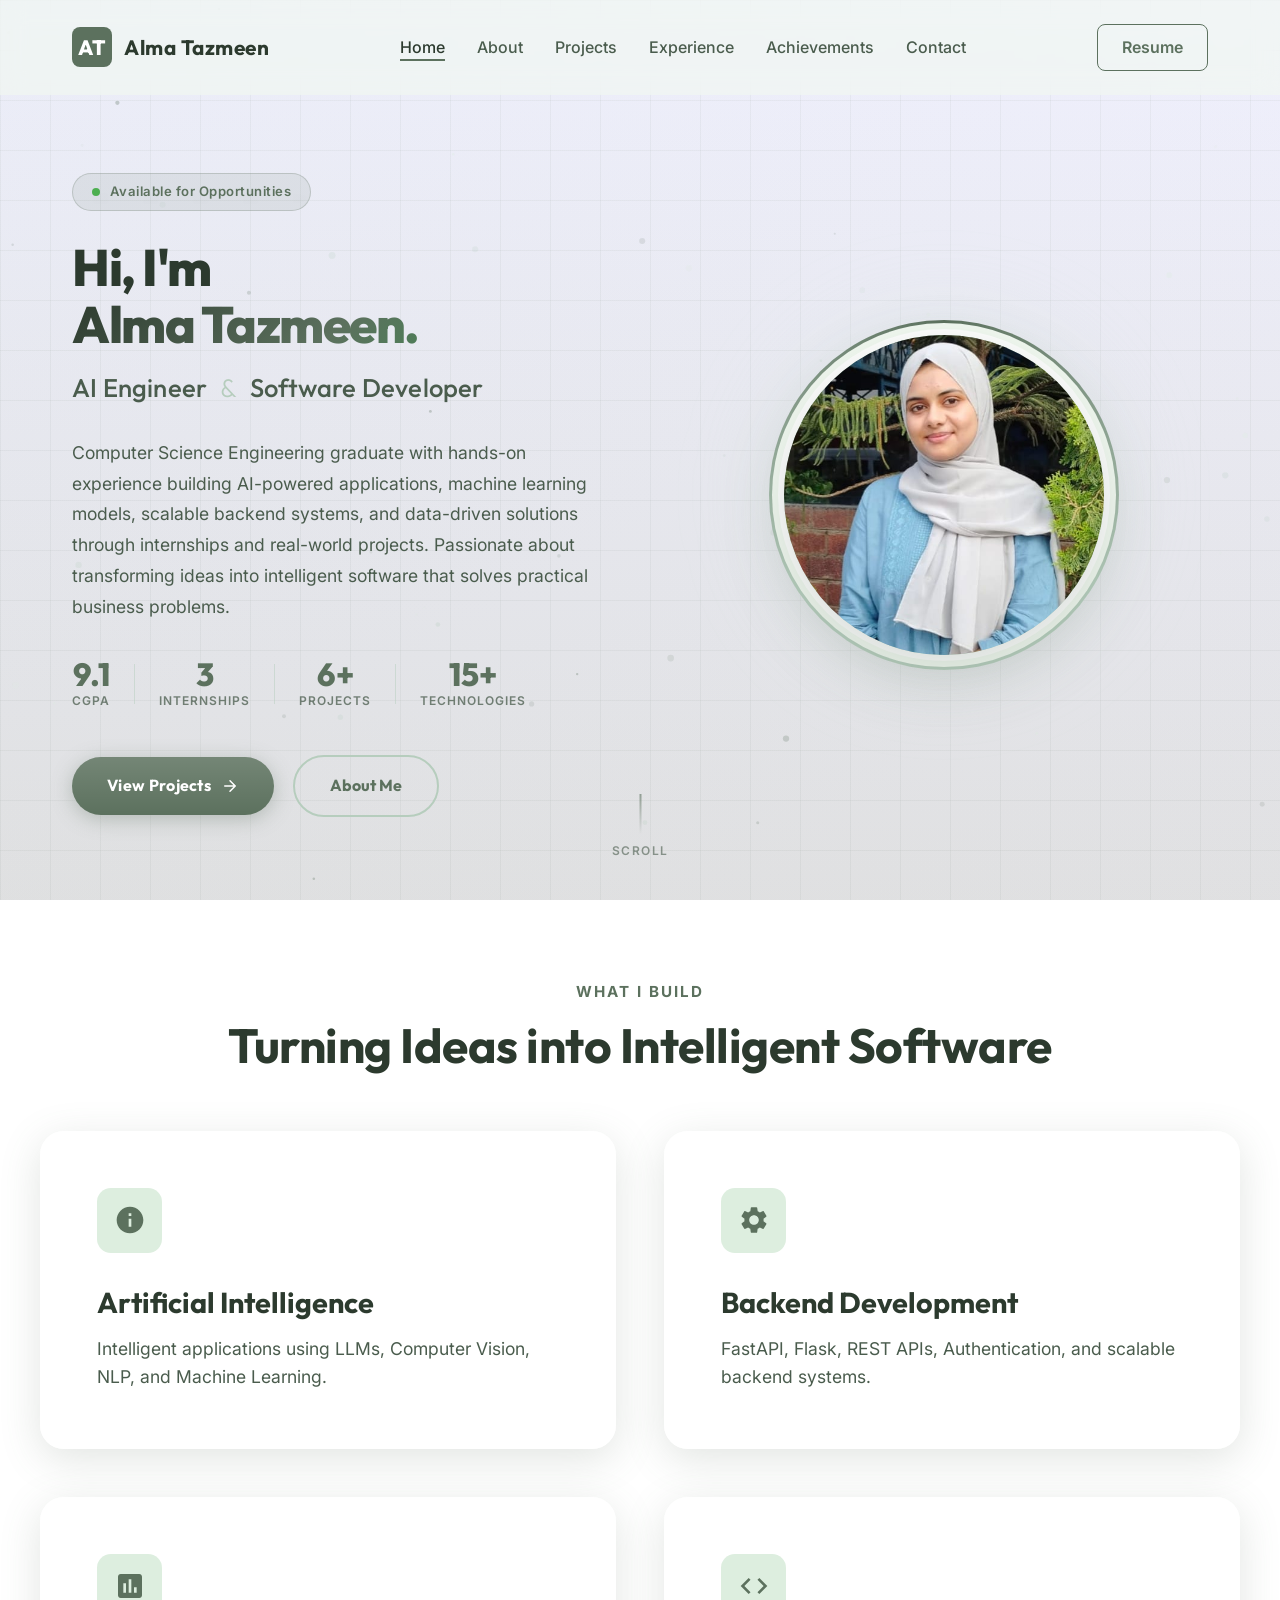
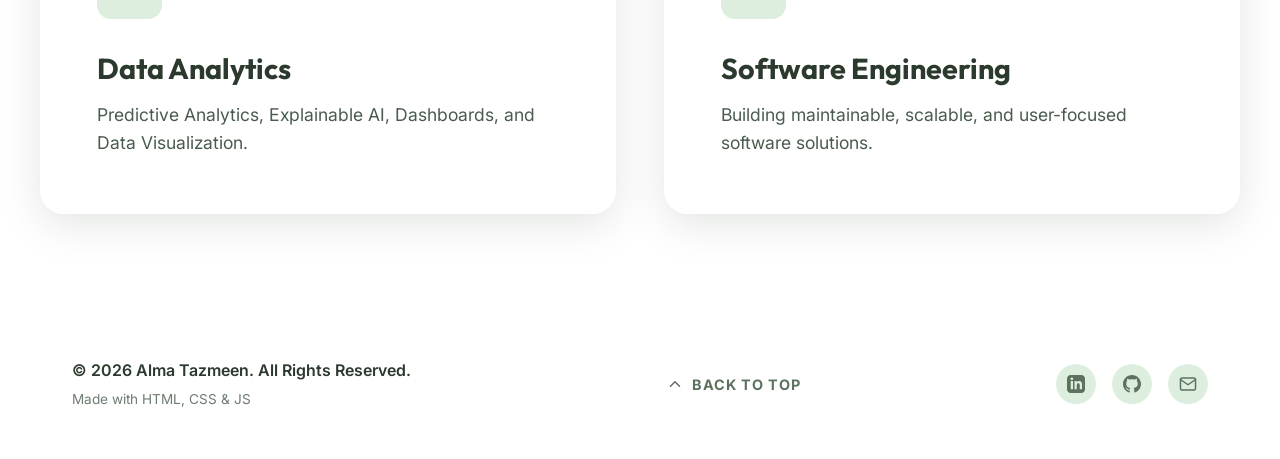
==== index.html @ ce8c9fb7 "Initial portfolio website" ====
<!DOCTYPE html>
<html lang="en">

<head>
    <meta charset="UTF-8">
    <meta name="viewport" content="width=device-width, initial-scale=1.0">
    <title>Alma Tazmeen | AI Engineer & Software Developer</title>
    <meta name="description"
        content="Portfolio of Alma Tazmeen - AI Engineer, Machine Learning Engineer and Software Developer">
    <link rel="preconnect" href="https://fonts.googleapis.com">
    <link rel="stylesheet" href="css/styles.css">
    <link rel="stylesheet" href="css/hero.css">
</head>

<body class="home-page">

    <!-- Particle canvas -->
    <canvas id="particleCanvas"></canvas>

    <!-- GLASS NAVBAR -->
    <header id="navbar">
        <nav class="navbar">
            <a href="index.html" class="logo">
                <div class="logo-icon">AT</div>
                <span>Alma Tazmeen</span>
            </a>
            <ul class="nav-links">
                <li><a class="active" href="index.html">Home</a></li>
                <li><a href="about.html">About</a></li>
                <li><a href="projects.html">Projects</a></li>
                <li><a href="experience.html">Experience</a></li>
                <li><a href="achievements.html">Achievements</a></li>
                <li><a href="contact.html">Contact</a></li>
            </ul>
            <a href="assets/Alma_Resume.pdf" class="resume-btn" target="_blank">Resume</a>
        </nav>
    </header>

    <!-- HERO SECTION -->
    <section class="hero-v2" id="home">
        <div class="hero-grid-bg" aria-hidden="true"></div>

        <div class="hero-v2-inner container">

            <!-- LEFT — Text -->
            <div class="hero-v2-text">
                <div class="hero-v2-badge">
                    <span class="badge-dot"></span>
                    <span>Available for Opportunities</span>
                </div>

                <h1 class="hero-v2-title">
                    Hi, I'm<br>
                    <span class="hero-name-gradient">Alma Tazmeen.</span>
                </h1>

                <p class="hero-v2-role">
                    <span class="role-line">AI Engineer</span>
                    <span class="role-separator">&amp;</span>
                    <span class="role-line">Software Developer</span>
                </p>

                <p class="hero-v2-desc">
                    Computer Science Engineering graduate with hands-on experience building AI-powered applications,
                    machine learning models, scalable backend systems, and data-driven solutions through internships and
                    real-world projects. Passionate about transforming ideas into intelligent software that solves
                    practical business problems.
                </p>

                <!-- Stats row -->
                <div class="hero-v2-stats">
                    <div class="hs"><strong>9.1</strong><span>CGPA</span></div>
                    <div class="hs-divider"></div>
                    <div class="hs"><strong>3</strong><span>Internships</span></div>
                    <div class="hs-divider"></div>
                    <div class="hs"><strong>6+</strong><span>Projects</span></div>
                    <div class="hs-divider"></div>
                    <div class="hs"><strong>15+</strong><span>Technologies</span></div>
                </div>

                <!-- Buttons -->
                <div class="hero-v2-buttons">
                    <a href="projects.html" class="btn-apple" id="btn-primary">
                        <span class="btn-apple-text">View Projects</span>
                        <svg width="18" height="18" viewBox="0 0 24 24" fill="none" stroke="currentColor"
                            stroke-width="2" stroke-linecap="round" stroke-linejoin="round">
                            <path d="M5 12h14M12 5l7 7-7 7" />
                        </svg>
                        <div class="ripple-container"></div>
                    </a>
                    <a href="about.html" class="btn-animated-border" id="btn-secondary">
                        <span>About Me</span>
                    </a>
                </div>
            </div>

            <!-- RIGHT — Profile -->
            <div class="hero-v2-visual">
                <div class="hero-glow-blob" aria-hidden="true"></div>
                <div class="hero-ring" aria-hidden="true">
                    <div class="hero-ring-inner"></div>
                </div>
                <div class="hero-profile-frame">
                    <img src="images/profilepic.jpeg" alt="Alma Tazmeen — AI Engineer & Software Developer"
                        class="hero-profile-img"
                        onerror="this.onerror=null; this.parentElement.classList.add('no-image');">
                    <div class="hero-profile-monogram" aria-hidden="true">AT</div>
                </div>
            </div>

        </div>

        <!-- Scroll indicator -->
        <div class="scroll-indicator" aria-label="Scroll down">
            <div class="scroll-line"></div>
            <span>Scroll</span>
        </div>
    </section>

    <!-- WHAT I BUILD -->
    <section class="section container fade-in">
        <div class="section-title">
            <span>What I Build</span>
            <h2>Turning Ideas into Intelligent Software</h2>
        </div>
        <div class="services-grid">
            <div class="service-card">
                <div class="service-icon">
                    <svg viewBox="0 0 24 24">
                        <path
                            d="M12 2C6.48 2 2 6.48 2 12s4.48 10 10 10 10-4.48 10-10S17.52 2 12 2zm1 15h-2v-6h2v6zm0-8h-2V7h2v2z" />
                    </svg>
                </div>
                <h3>Artificial Intelligence</h3>
                <p>Intelligent applications using LLMs, Computer Vision, NLP, and Machine Learning.</p>
            </div>
            <div class="service-card">
                <div class="service-icon">
                    <svg viewBox="0 0 24 24">
                        <path
                            d="M19.14,12.94c0.04-0.3,0.06-0.61,0.06-0.94c0-0.32-0.02-0.64-0.06-0.94l2.03-1.58c0.18-0.14,0.23-0.41,0.12-0.61l-1.92-3.32c-0.12-0.22-0.37-0.29-0.59-0.22l-2.39,0.96c-0.5-0.38-1.03-0.7-1.62-0.94L14.4,2.81c-0.04-0.24-0.24-0.41-0.48-0.41h-3.84c-0.24,0-0.43,0.17-0.47,0.41L9.25,5.35C8.66,5.59,8.12,5.92,7.63,6.29L5.24,5.33c-0.22-0.08-0.47,0-0.59,0.22L2.73,8.87C2.62,9.08,2.66,9.34,2.86,9.48l2.03,1.58C4.84,11.36,4.8,11.69,4.8,12s0.02,0.64,0.06,0.94l-2.03,1.58c-0.18,0.14-0.23,0.41-0.12,0.61l1.92,3.32c0.12,0.22,0.37,0.29,0.59,0.22l2.39-0.96c0.5,0.38,1.03,0.7,1.62,0.94l0.36,2.54c0.05,0.24,0.24,0.41,0.48,0.41h3.84c0.24,0,0.43-0.17,0.47-0.41l0.36-2.54c0.59-0.24,1.13-0.56,1.62-0.94l2.39,0.96c0.22,0.08,0.47,0,0.59-0.22l1.92-3.32c0.12-0.22,0.07-0.49-0.12-0.61L19.14,12.94z M12,15.6c-1.98,0-3.6-1.62-3.6-3.6s1.62-3.6,3.6-3.6s3.6,1.62,3.6,3.6S13.98,15.6,12,15.6z" />
                    </svg>
                </div>
                <h3>Backend Development</h3>
                <p>FastAPI, Flask, REST APIs, Authentication, and scalable backend systems.</p>
            </div>
            <div class="service-card">
                <div class="service-icon">
                    <svg viewBox="0 0 24 24">
                        <path
                            d="M19 3H5c-1.1 0-2 .9-2 2v14c0 1.1.9 2 2 2h14c1.1 0 2-.9 2-2V5c0-1.1-.9-2-2-2zM9 17H7v-7h2v7zm4 0h-2V7h2v10zm4 0h-2v-4h2v4z" />
                    </svg>
                </div>
                <h3>Data Analytics</h3>
                <p>Predictive Analytics, Explainable AI, Dashboards, and Data Visualization.</p>
            </div>
            <div class="service-card">
                <div class="service-icon">
                    <svg viewBox="0 0 24 24">
                        <path
                            d="M9.4 16.6L4.8 12l4.6-4.6L8 6l-6 6 6 6 1.4-1.4zm5.2 0l4.6-4.6-4.6-4.6L16 6l6 6-6 6-1.4-1.4z" />
                    </svg>
                </div>
                <h3>Software Engineering</h3>
                <p>Building maintainable, scalable, and user-focused software solutions.</p>
            </div>
        </div>
    </section>


    <!-- FOOTER -->
    <footer class="fade-in premium-footer">
        <div class="container footer-content-wrap">
            <div class="footer-left">
                <p class="copyright">© 2026 Alma Tazmeen. All Rights Reserved.</p>
                <p class="made-with">Made with HTML, CSS & JS</p>
            </div>
            <div class="footer-center">
                <a href="#" class="back-to-top" onclick="window.scrollTo({top:0, behavior:'smooth'}); return false;">
                    <svg viewBox="0 0 24 24" fill="none" stroke="currentColor" stroke-width="2" stroke-linecap="round"
                        stroke-linejoin="round">
                        <path d="M18 15l-6-6-6 6" />
                    </svg>
                    Back To Top
                </a>
            </div>
            <div class="footer-right social-links">
                <a href="https://www.linkedin.com/in/almatazmeen" target="_blank" aria-label="LinkedIn"><svg
                        viewBox="0 0 24 24" fill="currentColor">
                        <path
                            d="M19 0h-14c-2.761 0-5 2.239-5 5v14c0 2.761 2.239 5 5 5h14c2.762 0 5-2.239 5-5v-14c0-2.761-2.238-5-5-5zm-11 19h-3v-11h3v11zm-1.5-12.268c-.966 0-1.75-.79-1.75-1.764s.784-1.764 1.75-1.764 1.75.79 1.75 1.764-.783 1.764-1.75 1.764zm13.5 12.268h-3v-5.604c0-3.368-4-3.113-4 0v5.604h-3v-11h3v1.765c1.396-2.586 7-2.777 7 2.476v6.759z" />
                    </svg></a>
                <a href="https://github.com/Almatazmeen" target="_blank" aria-label="GitHub"><svg viewBox="0 0 24 24"
                        fill="currentColor">
                        <path
                            d="M12 0c-6.626 0-12 5.373-12 12 0 5.302 3.438 9.8 8.207 11.387.599.111.793-.261.793-.577v-2.234c-3.338.726-4.033-1.416-4.033-1.416-.546-1.387-1.333-1.756-1.333-1.756-1.089-.745.083-.729.083-.729 1.205.084 1.839 1.237 1.839 1.237 1.07 1.834 2.807 1.304 3.492.997.107-.775.418-1.305.762-1.604-2.665-.305-5.467-1.334-5.467-5.931 0-1.311.469-2.381 1.236-3.221-.124-.303-.535-1.524.117-3.176 0 0 1.008-.322 3.301 1.23.957-.266 1.983-.399 3.003-.404 1.02.005 2.047.138 3.006.404 2.291-1.552 3.297-1.23 3.297-1.23.653 1.653.242 2.874.118 3.176.77.84 1.235 1.911 1.235 3.221 0 4.609-2.807 5.624-5.479 5.921.43.372.823 1.102.823 2.222v3.293c0 .319.192.694.801.576 4.765-1.589 8.199-6.086 8.199-11.386 0-6.627-5.373-12-12-12z" />
                    </svg></a>
                <a href="mailto:almatazmeen2106@gmail.com" aria-label="Email"><svg viewBox="0 0 24 24" fill="none"
                        stroke="currentColor" stroke-width="2" stroke-linecap="round" stroke-linejoin="round">
                        <path d="M4 4h16c1.1 0 2 .9 2 2v12c0 1.1-.9 2-2 2H4c-1.1 0-2-.9-2-2V6c0-1.1.9-2 2-2z"></path>
                        <polyline points="22,6 12,13 2,6"></polyline>
                    </svg></a>
            </div>
        </div>
    </footer>

    <script src="js/main.js"></script>
    <script src="js/hero.js"></script>
</body>

</html>
---- css/styles.css ----
@import url('https://fonts.googleapis.com/css2?family=Inter:wght@300;400;500;600&family=Outfit:wght@300;400;500;600;700;800&display=swap');

:root {
  /* Sage Green Palette */
  --bg-main: #f2f9f1;
  --bg-secondary: #ddeedf;
  --accent-light: #b6cdbd;
  --accent-dark: #5c715e;

  /* Derived Colors for Polish */
  --text-heading: #2c3a2e;
  --text-body: #4a5c4d;

  --card-bg: rgba(255, 255, 255, 0.85);
  --card-border: rgba(255, 255, 255, 0.9);
  --card-hover-border: var(--accent-light);

  --shadow-soft: 0 10px 40px rgba(92, 113, 94, 0.18);
  --shadow-hover: 0 25px 60px rgba(92, 113, 94, 0.18);

  --font-heading: 'Outfit', sans-serif;
  --font-body: 'Inter', sans-serif;

  --transition: all 0.4s cubic-bezier(0.25, 0.8, 0.25, 1);
}

* {
  margin: 0;
  padding: 0;
  box-sizing: border-box;
}

body {
  font-family: var(--font-body);
  color: var(--text-body);
  line-height: 1.6;
  overflow-x: hidden;
  min-height: 100vh;

  background:
    radial-gradient(circle at top left,
      rgba(182, 205, 189, .11),
      transparent 28%),

    radial-gradient(circle at bottom right,
      rgba(221, 238, 223, .11),
      transparent 35%),

    linear-gradient(180deg,
      #f1f1ff 0%,
      #afaf8b 100%);

  background-attachment: fixed;
}



.home-page {
  background: radial-gradient(circle at top left,
      rgba(182, 205, 189, .08),
      transparent 28%),

    radial-gradient(circle at bottom right,
      rgba(221, 238, 223, .08),
      transparent 35%),

    linear-gradient(180deg,
      #f1f1ff 0%,
      #afaf8b 100%);

  background-size: 400% 400%;
  animation: gradientBG 15s ease infinite;
  background-attachment: fixed;
}

h1,
h2,
h3,
h4,
h5,
h6 {
  font-family: var(--font-heading);
  font-weight: 700;
  color: var(--text-heading);
  line-height: 1.2;
}

a {
  text-decoration: none;
  color: var(--text-body);
  transition: var(--transition);
}

ul {
  list-style: none;
}

.container {
  max-width: 1200px;
  margin: 0 auto;
  padding: 0 2rem;
}

/* ===========================
   HEADER & NAV
============================ */
header {
  position: fixed;
  top: 0;
  width: 100%;
  z-index: 1000;
  background: rgba(242, 249, 241, 0.6);
  backdrop-filter: blur(12px);
  -webkit-backdrop-filter: blur(12px);
  transition: var(--transition);
}

.navbar {
  display: flex;
  justify-content: space-between;
  align-items: center;
  padding: 1.5rem 2rem;
  max-width: 1200px;
  margin: 0 auto;
}

.logo {
  display: flex;
  align-items: center;
  gap: 0.75rem;
  font-family: var(--font-heading);
  font-size: 1.3rem;
  font-weight: 700;
  color: var(--text-heading);
  letter-spacing: 0.5px;
}

.logo-icon {
  background: var(--accent-dark);
  color: #fff;
  width: 40px;
  height: 40px;
  display: flex;
  justify-content: center;
  align-items: center;
  border-radius: 8px;
  font-weight: 800;
}

.nav-links {
  display: flex;
  gap: 2rem;
}

.nav-links li a {
  font-size: 1rem;
  font-weight: 500;
  position: relative;
  color: var(--text-body);
}

.nav-links li a::after {
  content: '';
  position: absolute;
  bottom: -4px;
  left: 0;
  width: 0;
  height: 2px;
  background: var(--accent-dark);
  transition: var(--transition);
}

.nav-links li a:hover::after,
.nav-links li a.active::after {
  width: 100%;
}

.nav-links li a:hover,
.nav-links li a.active {
  color: var(--text-heading);
}

.resume-btn {
  padding: 0.6rem 1.5rem;
  border: 1.5px solid var(--accent-dark);
  color: var(--accent-dark);
  border-radius: 8px;
  font-weight: 600;
}

.resume-btn:hover {
  background: var(--accent-dark);
  color: #fff;
  box-shadow: 0 4px 15px rgba(92, 113, 94, 0.2);
}

/* ===========================
   BUTTONS
============================ */
.btn {
  display: inline-block;
  padding: 1rem 2.5rem;
  border-radius: 8px;
  font-weight: 600;
  font-family: var(--font-heading);
  transition: var(--transition);
  cursor: pointer;
  border: 2px solid transparent;
  font-size: 1rem;
}

.btn-primary {
  background: var(--accent-dark);
  color: #fff;
}

.btn-primary:hover {
  background: #4a5c4b;
  transform: translateY(-3px);
  box-shadow: 0 8px 25px rgba(92, 113, 94, 0.3);
}

.btn-secondary {
  background: transparent;
  border-color: var(--accent-dark);
  color: var(--accent-dark);
}

.btn-secondary:hover {
  background: var(--bg-secondary);
  transform: translateY(-3px);
}

.btn-outline {
  display: inline-block;
  padding: 0.8rem 1.8rem;
  border: 2px solid var(--accent-light);
  border-radius: 8px;
  color: var(--text-heading);
  font-weight: 600;
  font-size: 0.95rem;
  transition: var(--transition);
}

.btn-outline:hover {
  background: var(--accent-light);
  color: var(--text-heading);
  transform: translateY(-2px);
  box-shadow: 0 5px 15px rgba(92, 113, 94, 0.2);
}

/* ===========================
   HERO SECTION
============================ */
.hero {
  min-height: 100vh;
  display: flex;
  align-items: center;
  padding-top: 100px;
}

.hero-content {
  display: grid;
  grid-template-columns: 1.2fr 0.8fr;
  gap: 3rem;
  align-items: center;
  background: var(--card-bg);
  backdrop-filter: blur(20px);
  -webkit-backdrop-filter: blur(20px);
  padding: 4rem;
  border-radius: 30px;
  box-shadow: var(--shadow-soft);
  border: 1px solid var(--card-border);
}

.hero-badge {
  display: inline-block;
  padding: 0.5rem 1.2rem;
  background: var(--bg-secondary);
  color: var(--accent-dark);
  border-radius: 20px;
  font-size: 0.85rem;
  font-weight: 600;
  margin-bottom: 1.5rem;
  letter-spacing: 1px;
  text-transform: uppercase;
}

.hero-text h1 {
  font-size: 4.5rem;
  margin-bottom: 1.5rem;
  line-height: 1.1;
  letter-spacing: -1px;
}

.hero-text h1 span {
  color: var(--accent-dark);
  position: relative;
}

.hero-text h1 span::after {
  content: '';
  position: absolute;
  width: 100%;
  height: 30%;
  background: var(--bg-secondary);
  bottom: 5px;
  left: 0;
  z-index: -1;
  border-radius: 4px;
}

.hero-text h2 {
  font-size: 1.8rem;
  color: var(--text-body);
  font-weight: 400;
  margin-bottom: 1.5rem;
  line-height: 1.4;
}

.hero-text p {
  font-size: 1.15rem;
  margin-bottom: 2.5rem;
  max-width: 90%;
  color: var(--text-body);
}

.hero-buttons {
  display: flex;
  gap: 1.5rem;
}

/* Hero Image Card */
.hero-visual {
  position: relative;
}

.hero-image-card {
  width: 100%;
  aspect-ratio: 4/5;
  background: var(--bg-secondary);
  border-radius: 24px;
  overflow: hidden;
  box-shadow: var(--shadow-hover);
  position: relative;
  z-index: 2;
  border: 8px solid #ffffff;
}

.hero-image-card img {
  width: 100%;
  height: 100%;
  object-fit: cover;
}

.hero-shape-bg {
  position: absolute;
  top: -20px;
  right: -20px;
  width: 100%;
  height: 100%;
  background: var(--accent-light);
  border-radius: 24px;
  z-index: 1;
}

/* ===========================
   SECTION TITLES
============================ */
.section {
  padding: 5rem 0;
}

.section-title {
  text-align: center;
  margin-bottom: 3.5rem;
}

.section-title span {
  color: var(--accent-dark);
  font-weight: 700;
  letter-spacing: 2px;
  text-transform: uppercase;
  font-size: 0.95rem;
  display: block;
  margin-bottom: 0.8rem;
}

.section-title h2 {
  font-size: 3rem;
  letter-spacing: -0.5px;
}

/* ===========================
   STATS GRID
============================ */
.stats-grid {
  display: grid;
  grid-template-columns: repeat(4, 1fr);
  gap: 2rem;
  margin-bottom: 4rem;
}

.stat-card {
  background: var(--card-bg);
  backdrop-filter: blur(10px);
  -webkit-backdrop-filter: blur(10px);
  border: 1px solid var(--card-border);
  padding: 3rem 2rem;
  border-radius: 20px;
  text-align: center;
  box-shadow: var(--shadow-soft);
  transition: var(--transition);
}

.stat-card:hover {
  transform: translateY(-8px);
  box-shadow: var(--shadow-hover);
}

.stat-card h3 {
  font-size: 4rem;
  color: var(--accent-dark);
  margin-bottom: 0.5rem;
  line-height: 1;
}

.stat-card p {
  color: var(--text-heading);
  font-weight: 600;
  text-transform: uppercase;
  letter-spacing: 1.5px;
  font-size: 0.95rem;
}

/* ===========================
   SERVICES / WHAT I BUILD
============================ */
.services-grid {
  display: grid;
  grid-template-columns: repeat(2, 1fr);
  gap: 3rem;
}

.service-card {
  background: var(--card-bg);
  backdrop-filter: blur(10px);
  border: 1px solid var(--card-border);
  padding: 3.5rem;
  border-radius: 24px;
  box-shadow: var(--shadow-soft);
  transition: var(--transition);
  display: flex;
  flex-direction: column;
  align-items: flex-start;
}

.service-card:hover {
  transform: translateY(-8px);
  box-shadow: var(--shadow-hover);
}

.service-icon {
  width: 65px;
  height: 65px;
  background: var(--bg-secondary);
  border-radius: 14px;
  display: flex;
  align-items: center;
  justify-content: center;
  margin-bottom: 2rem;
  color: var(--accent-dark);
}

.service-icon svg {
  width: 32px;
  height: 32px;
  fill: currentColor;
}

.service-card h3 {
  font-size: 1.8rem;
  margin-bottom: 1rem;
}

.service-card p {
  font-size: 1.1rem;
}

/* ===========================
   PROJECTS
============================ */
.project-card {
  display: grid;
  grid-template-columns: 1.1fr 0.9fr;
  gap: 4rem;
  align-items: center;
  margin-bottom: 5rem;
  background: var(--card-bg);
  backdrop-filter: blur(10px);
  border-radius: 30px;
  padding: 3.5rem;
  box-shadow: var(--shadow-soft);
  border: 1px solid var(--card-border);
  transition: var(--transition);
}

.project-card:hover {
  transform: translateY(-8px);
  box-shadow: var(--shadow-hover);
}

.project-card.reverse {
  grid-template-columns: 0.9fr 1.1fr;
  direction: rtl;
}

.project-card.reverse>* {
  direction: ltr;
}

.project-content span {
  display: inline-block;
  color: var(--text-heading);
  background: var(--bg-secondary);
  padding: 0.4rem 1rem;
  border-radius: 20px;
  font-weight: 600;
  font-size: 0.85rem;
  text-transform: uppercase;
  letter-spacing: 1.5px;
  margin-bottom: 1.5rem;
}

.project-content h3 {
  font-size: 2.8rem;
  margin-bottom: 1.5rem;
}

.project-content p {
  font-size: 1.15rem;
  margin-bottom: 2rem;
}

.tech-tags {
  display: flex;
  flex-wrap: wrap;
  gap: 0.8rem;
  margin-bottom: 2.5rem;
}

.tech-tags span {
  background: #ffffff;
  color: var(--accent-dark);
  border: 1px solid var(--accent-light);
  padding: 0.5rem 1.2rem;
  border-radius: 8px;
  font-size: 0.9rem;
  font-weight: 600;
}

.project-image {
  border-radius: 20px;
  overflow: hidden;
  box-shadow: var(--shadow-soft);
  aspect-ratio: 16/11;
  background: var(--bg-secondary);
  border: 1px solid var(--card-border);
}

.project-image img {
  width: 100%;
  height: 100%;
  object-fit: cover;
  transition: transform 0.6s ease;
}

.project-card:hover .project-image img {
  transform: scale(1.04);
}

/* ===========================
   CASE STUDY / ABOUT / TIMELINE
============================ */
.page-hero {
  padding-top: 110px;
  padding-bottom: 30px;
  text-align: center;
}

.page-hero h1 {
  font-size: 3.5rem;
  margin-bottom: 1rem;
  letter-spacing: -1px;
}

.page-hero p {
  font-size: 1.25rem;
  max-width: 800px;
  margin: 0 auto;
  color: var(--text-body);
}

.content-wrapper {
  max-width: 1050px;
  margin: 0 auto 5rem;
}

.content-card {
  margin-bottom: 3rem;
  background: var(--card-bg);
  backdrop-filter: blur(10px);
  padding: 3.5rem;
  border-radius: 24px;
  border: 1px solid var(--card-border);
  box-shadow: var(--shadow-soft);
  transition: var(--transition);
}

.content-card:hover {
  transform: translateY(-8px);
  box-shadow: var(--shadow-hover);
}

.content-card h2 {
  margin-bottom: 2rem;
  font-size: 2rem;
  border-bottom: 2px solid var(--bg-secondary);
  padding-bottom: 1rem;
}

.content-card h3 {
  margin: 2rem 0 1rem;
  font-size: 1.5rem;
}

.content-card ul {
  list-style-type: none;
  margin-left: 0;
  margin-bottom: 1.5rem;
}

.content-card li {
  margin-bottom: 1rem;
  padding-left: 1.5rem;
  position: relative;
  font-size: 1.1rem;
}

.content-card li::before {
  content: '•';
  color: var(--accent-dark);
  font-weight: bold;
  font-size: 1.5rem;
  position: absolute;
  left: 0;
  top: -5px;
}

.content-card p {
  margin-bottom: 1.5rem;
  font-size: 1.1rem;
}

/* Timeline specific */
.timeline-item {
  background: var(--card-bg);
  backdrop-filter: blur(10px);
  border: 1px solid var(--card-border);
  padding: 3rem;
  border-radius: 24px;
  margin-bottom: 3rem;
  position: relative;
  box-shadow: var(--shadow-soft);
  transition: var(--transition);
}

.timeline-item:hover {
  transform: translateY(-8px);
  box-shadow: var(--shadow-hover);
}

.timeline-item::before {
  content: '';
  position: absolute;
  left: -32px;
  top: 45px;
  width: 20px;
  height: 20px;
  border-radius: 50%;
  background: var(--accent-dark);
  border: 4px solid var(--bg-main);
}

.timeline-container {
  border-left: 3px solid var(--accent-light);
  padding-left: 50px;
  margin-left: 20px;
}

.timeline-header {
  display: flex;
  justify-content: space-between;
  align-items: baseline;
  margin-bottom: 0.8rem;
}

.timeline-header h3 {
  font-size: 1.8rem;
}

.timeline-header span {
  color: var(--accent-dark);
  background: var(--bg-secondary);
  padding: 0.4rem 1.2rem;
  border-radius: 20px;
  font-weight: 600;
  font-size: 0.95rem;
}

.timeline-role {
  font-weight: 500;
  margin-bottom: 1.5rem;
  font-size: 1.2rem;
  color: var(--text-heading);
}

/* ===========================
   ACHIEVEMENTS / METADATA LAYOUT
============================ */
.achievement-card {
  display: grid;
  grid-template-columns: 1.2fr 0.8fr;
  gap: 3rem;
  align-items: center;
  padding: 3.5rem;
}

.achievement-info h3 {
  font-size: 2rem;
  margin-bottom: 0.5rem;
}

.achievement-org {
  font-size: 1.15rem;
  color: var(--accent-dark);
  font-weight: 600;
  margin-bottom: 1.5rem;
  text-transform: uppercase;
  letter-spacing: 1px;
}

.achievement-desc {
  font-size: 1.1rem;
  margin-bottom: 2rem;
}

.achievement-meta {
  margin-bottom: 2rem;
}

.achievement-meta li {
  margin-bottom: 0.8rem;
  padding-left: 1.8rem;
  position: relative;
  font-size: 1.05rem;
  color: var(--text-body);
}

.achievement-meta li::before {
  content: '✓';
  color: var(--accent-dark);
  font-weight: bold;
  font-size: 1.2rem;
  position: absolute;
  left: 0;
  top: -2px;
}

.certificate-preview {
  width: 100%;
  aspect-ratio: 4/3;
  border-radius: 12px;
  overflow: hidden;
  border: 4px solid #ffffff;
  box-shadow: 0 10px 30px rgba(0, 0, 0, 0.1);
  background: var(--bg-secondary);
  display: flex;
  align-items: center;
  justify-content: center;
  transition: var(--transition);
}

.certificate-preview:hover {
  transform: scale(1.03);
}

.certificate-preview img {
  width: 100%;
  height: 100%;
  object-fit: cover;
}

/* ===========================
   FOOTER (Premium)
============================ */
.premium-footer {
  border-top: o.5px solid var(--card-border);
  padding: 4rem 0 3rem;
  background: var(--card-bg);
  backdrop-filter: blur(10px);
}

.footer-content-wrap {
  display: flex;
  justify-content: space-between;
  align-items: center;
}

.footer-left {
  display: flex;
  flex-direction: column;
  gap: 0.3rem;
}

.copyright {
  font-size: 1rem;
  font-weight: 600;
  color: var(--text-heading);
  border: none;
  padding: 0;
  text-align: left;
}

.made-with {
  font-size: 0.85rem;
  color: var(--text-body);
  opacity: 0.8;
}

.footer-center {
  display: flex;
  justify-content: center;
}

.back-to-top {
  display: inline-flex;
  align-items: center;
  gap: 0.5rem;
  font-size: 0.9rem;
  font-weight: 700;
  color: var(--accent-dark);
  text-transform: uppercase;
  letter-spacing: 1px;
  transition: var(--transition);
}

.back-to-top svg {
  width: 18px;
  height: 18px;
  transition: transform 0.3s ease;
}

.back-to-top:hover {
  color: var(--text-heading);
}

.back-to-top:hover svg {
  transform: translateY(-4px);
}

.footer-right.social-links {
  display: flex;
  gap: 1rem;
}

.footer-right.social-links a {
  display: flex;
  align-items: center;
  justify-content: center;
  width: 40px;
  height: 40px;
  border-radius: 50%;
  background: var(--bg-secondary);
  color: var(--accent-dark);
  transition: var(--transition);
}

.footer-right.social-links a svg {
  width: 18px;
  height: 18px;
}

.footer-right.social-links a:hover {
  background: var(--accent-dark);
  color: #fff;
  transform: translateY(-3px);
  box-shadow: 0 5px 15px rgba(92, 113, 94, 0.2);
}

@media (max-width: 768px) {
  .footer-content-wrap {
    flex-direction: column-reverse;
    gap: 2rem;
    text-align: center;
  }

  .copyright {
    text-align: center;
  }
}

/* ===========================
   ANIMATIONS
============================ */
.fade-in {
  opacity: 0;
  transform: translateY(20px);
  transition: opacity 0.7s cubic-bezier(0.25, 0.8, 0.25, 1), transform 0.7s cubic-bezier(0.25, 0.8, 0.25, 1);
}

/* First child visible immediately to prevent blank screen */
section:first-of-type,
main>*:first-child {
  animation: instant-appear 0.01s forwards;
}

@keyframes instant-appear {
  to {
    opacity: 1;
    transform: none;
  }
}

.fade-in.appear {
  opacity: 1;
  transform: translateY(0);
}

@keyframes gradientBG {
  0% {
    background-position: 0% 50%;
  }

  50% {
    background-position: 100% 50%;
  }

  100% {
    background-position: 0% 50%;
  }
}

/* ===========================
   MEDIA QUERIES
============================ */
@media (max-width: 992px) {

  .hero-content,
  .project-card,
  .about-content,
  .achievement-card {
    grid-template-columns: 1fr;
    padding: 3rem;
  }

  .hero-text {
    order: 2;
    text-align: center;
  }

  .hero-visual {
    order: 1;
    max-width: 400px;
    margin: 0 auto;
  }

  .hero-text p {
    margin: 0 auto 2.5rem;
  }

  .hero-buttons {
    justify-content: center;
  }

  .stats-grid {
    grid-template-columns: repeat(2, 1fr);
  }
}

@media (max-width: 768px) {

  .nav-links,
  .resume-btn {
    display: none;
  }

  .hero-text h1 {
    font-size: 3rem;
  }

  .services-grid {
    grid-template-columns: 1fr;
  }

  .hero-content {
    padding: 2rem;
  }

  .project-card {
    padding: 2rem;
  }

  .content-card {
    padding: 2rem;
  }
}
---- css/hero.css ----
/* ============================================================
   HERO V2 — Premium Award-Winning Hero CSS
   Only applies to the homepage hero. Other pages unaffected.
============================================================ */

/* Particle canvas */
#particleCanvas {
    position: fixed;
    top: 0; left: 0;
    width: 100%; height: 100%;
    pointer-events: none;
    z-index: 0;
    opacity: 0.55;
}

/* Background subtle grid */
.hero-grid-bg {
    position: absolute;
    inset: 0;
    background-image:
        linear-gradient(rgba(92, 113, 94, 0.06) 1px, transparent 1px),
        linear-gradient(90deg, rgba(92, 113, 94, 0.06) 1px, transparent 1px);
    background-size: 50px 50px;
    pointer-events: none;
    z-index: 0;
}

/* ===========================
   HERO V2 CONTAINER
============================ */
.hero-v2 {
    position: relative;
    min-height: 100vh;
    display: flex;
    flex-direction: column;
    align-items: center;
    justify-content: center;
    padding-top: 90px;
    overflow: hidden;
}

.hero-v2-inner {
    display: grid;
    grid-template-columns: 1fr 1fr;
    gap: 5rem;
    align-items: center;
    position: relative;
    z-index: 2;
    padding: 3rem 2rem;
}

/* ===========================
   LEFT — TEXT
============================ */
.hero-v2-text {
    display: flex;
    flex-direction: column;
    gap: 0;
}

/* Pulsing badge */
.hero-v2-badge {
    display: inline-flex;
    align-items: center;
    gap: 0.6rem;
    background: rgba(92, 113, 94, 0.1);
    border: 1px solid rgba(92, 113, 94, 0.25);
    color: var(--accent-dark);
    border-radius: 100px;
    padding: 0.45rem 1.2rem;
    font-size: 0.82rem;
    font-weight: 600;
    letter-spacing: 0.5px;
    width: fit-content;
    margin-bottom: 1.8rem;
    backdrop-filter: blur(8px);
}

.badge-dot {
    width: 8px; height: 8px;
    border-radius: 50%;
    background: #4caf50;
    box-shadow: 0 0 0 0 rgba(76, 175, 80, 0.6);
    animation: pulse-dot 2s cubic-bezier(0.455, 0.03, 0.515, 0.955) infinite;
}

@keyframes pulse-dot {
    0%   { box-shadow: 0 0 0 0 rgba(76, 175, 80, 0.55); }
    70%  { box-shadow: 0 0 0 8px rgba(76, 175, 80, 0); }
    100% { box-shadow: 0 0 0 0 rgba(76, 175, 80, 0); }
}

/* Main title */
.hero-v2-title {
    font-family: var(--font-heading);
    font-size: clamp(2.4rem, 4vw, 4rem);
    font-weight: 800;
    line-height: 1.1;
    letter-spacing: -1.5px;
    color: var(--text-heading);
    margin-bottom: 1rem;
}

.hero-name-gradient {
    background: linear-gradient(135deg, #2c3a2e 0%, #5c715e 40%, #3d8b4f 70%, #2c3a2e 100%);
    background-size: 200% auto;
    -webkit-background-clip: text;
    -webkit-text-fill-color: transparent;
    background-clip: text;
    animation: shimmer-text 4s linear infinite;
}

@keyframes shimmer-text {
    0%   { background-position: 0% center; }
    100% { background-position: 200% center; }
}

/* Role line */
.hero-v2-role {
    display: flex;
    align-items: center;
    gap: 0.8rem;
    font-family: var(--font-heading);
    font-size: clamp(1.2rem, 2vw, 1.6rem);
    font-weight: 500;
    color: var(--text-body);
    margin-bottom: 1.8rem;
    letter-spacing: 0.2px;
}

.role-separator {
    color: var(--accent-light);
    font-weight: 300;
}

/* Description */
.hero-v2-desc {
    font-size: 1.1rem;
    line-height: 1.75;
    color: var(--text-body);
    max-width: 540px;
    margin-bottom: 2.2rem;
}

/* Stats row */
.hero-v2-stats {
    display: flex;
    align-items: center;
    gap: 1.5rem;
    margin-bottom: 2.8rem;
}

.hs {
    display: flex;
    flex-direction: column;
    align-items: center;
    gap: 0.1rem;
}

.hs strong {
    font-family: var(--font-heading);
    font-size: 2rem;
    font-weight: 800;
    color: var(--accent-dark);
    line-height: 1;
}

.hs span {
    font-size: 0.75rem;
    font-weight: 600;
    letter-spacing: 1px;
    text-transform: uppercase;
    color: var(--text-body);
    opacity: 0.75;
}

.hs-divider {
    width: 1px;
    height: 40px;
    background: var(--accent-light);
    opacity: 0.5;
}

/* ===========================
   BUTTONS
============================ */
.hero-v2-buttons {
    display: flex;
    gap: 1.2rem;
    align-items: center;
    flex-wrap: wrap;
}

/* Apple-style primary */
.btn-apple {
    position: relative;
    display: inline-flex;
    align-items: center;
    gap: 0.6rem;
    padding: 1rem 2.2rem;
    background: var(--accent-dark);
    color: #fff;
    border-radius: 50px;
    font-family: var(--font-heading);
    font-size: 1rem;
    font-weight: 700;
    letter-spacing: 0.3px;
    overflow: hidden;
    cursor: pointer;
    transition: transform 0.25s ease, box-shadow 0.25s ease, background 0.25s ease;
    box-shadow: 0 4px 20px rgba(92, 113, 94, 0.35);
    text-decoration: none;
}

.btn-apple::before {
    content: '';
    position: absolute;
    inset: 0;
    background: linear-gradient(180deg, rgba(255,255,255,0.15) 0%, rgba(255,255,255,0) 100%);
    pointer-events: none;
}

.btn-apple:hover {
    transform: translateY(-3px) scale(1.02);
    box-shadow: 0 12px 35px rgba(92, 113, 94, 0.45);
    background: #4a5c4b;
    color: #fff;
}

.btn-apple:active {
    transform: translateY(0) scale(0.98);
}

.btn-apple svg {
    transition: transform 0.3s ease;
    flex-shrink: 0;
}

.btn-apple:hover svg {
    transform: translateX(4px);
}

/* Ripple effect */
.ripple-container {
    position: absolute;
    inset: 0;
    pointer-events: none;
    overflow: hidden;
    border-radius: inherit;
}

.ripple {
    position: absolute;
    border-radius: 50%;
    background: rgba(255,255,255,0.35);
    transform: scale(0);
    animation: ripple-anim 0.6s linear;
    pointer-events: none;
}

@keyframes ripple-anim {
    to { transform: scale(4); opacity: 0; }
}

/* Clean secondary button */
.btn-animated-border {
    position: relative;
    display: inline-flex;
    align-items: center;
    justify-content: center;
    padding: 1rem 2.2rem;
    border-radius: 50px;
    font-family: var(--font-heading);
    font-size: 1rem;
    font-weight: 700;
    color: var(--accent-dark);
    text-decoration: none;
    background: transparent;
    border: 2px solid var(--accent-light);
    transition: all 0.25s ease;
}

.btn-animated-border:hover {
    transform: translateY(-3px);
    background: var(--bg-secondary);
    color: var(--text-heading);
    border-color: var(--accent-dark);
    box-shadow: 0 8px 25px rgba(92, 113, 94, 0.2);
}

/* ===========================
   RIGHT — PROFILE VISUAL
============================ */
.hero-v2-visual {
    position: relative;
    display: flex;
    justify-content: center;
    align-items: center;
    width: 100%;
    height: 440px;
}

/* Glow blob */
.hero-glow-blob {
    position: absolute;
    width: 380px;
    height: 380px;
    border-radius: 50%;
    background: radial-gradient(circle, rgba(182, 205, 189, 0.5) 0%, rgba(221, 238, 223, 0.2) 60%, transparent 80%);
    filter: blur(40px);
    animation: glow-pulse 4s ease-in-out infinite;
    pointer-events: none;
}

@keyframes glow-pulse {
    0%, 100% { transform: scale(1); opacity: 0.8; }
    50%       { transform: scale(1.12); opacity: 1; }
}

/* Animated ring */
.hero-ring {
    position: absolute;
    width: 350px;
    height: 350px;
    border-radius: 50%;
    background: conic-gradient(from 0deg, var(--accent-dark), var(--accent-light), #b6cdbd, var(--accent-dark));
    animation: spin-ring 6s linear infinite;
    padding: 3px;
    display: flex;
    align-items: center;
    justify-content: center;
}

.hero-ring-inner {
    width: 100%;
    height: 100%;
    border-radius: 50%;
    background: var(--bg-main);
}

@keyframes spin-ring {
    to { transform: rotate(360deg); }
}

/* Profile frame */
.hero-profile-frame {
    position: absolute;
    width: 320px;
    height: 320px;
    border-radius: 50%;
    overflow: hidden;
    background: var(--bg-secondary);
    box-shadow:
        0 20px 60px rgba(92, 113, 94, 0.25),
        0 0 0 6px rgba(255,255,255,0.9),
        inset 0 0 0 1px var(--accent-light);
    animation: float-image 5s ease-in-out infinite;
    z-index: 2;
    display: flex;
    align-items: center;
    justify-content: center;
}

@keyframes float-image {
    0%, 100% { transform: translateY(0px); }
    50%       { transform: translateY(-16px); }
}

.hero-profile-img {
    width: 100%;
    height: 100%;
    object-fit: cover;
    object-position: top center;
    display: block;
}

.hero-profile-monogram {
    display: none;
    font-family: var(--font-heading);
    font-size: 5rem;
    font-weight: 800;
    color: var(--accent-dark);
    opacity: 0.3;
}

.hero-profile-frame.no-image .hero-profile-img {
    display: none;
}

.hero-profile-frame.no-image .hero-profile-monogram {
    display: block;
}

/* Chips removed — clean profile only */

/* ===========================
   SCROLL INDICATOR
============================ */
.scroll-indicator {
    position: absolute;
    bottom: 2.5rem;
    left: 50%;
    transform: translateX(-50%);
    display: flex;
    flex-direction: column;
    align-items: center;
    gap: 0.4rem;
    color: var(--text-body);
    font-size: 0.75rem;
    font-weight: 600;
    letter-spacing: 1.5px;
    text-transform: uppercase;
    opacity: 0.6;
    z-index: 3;
    animation: fade-in-up 1s ease 1.5s both;
}

.scroll-line {
    width: 2px;
    height: 40px;
    background: linear-gradient(to bottom, var(--accent-dark), transparent);
    animation: scroll-bounce 2s ease-in-out infinite;
}

@keyframes scroll-bounce {
    0%, 100% { transform: scaleY(1); transform-origin: top; }
    50%       { transform: scaleY(0.6); transform-origin: top; }
}

@keyframes fade-in-up {
    from { opacity: 0; transform: translate(-50%, 15px); }
    to   { opacity: 0.6; transform: translate(-50%, 0); }
}

/* ===========================
   HERO ENTRANCE ANIMATION
============================ */
.hero-v2-text > * {
    opacity: 0;
    transform: translateY(25px);
    animation: hero-enter 0.7s ease forwards;
}

.hero-v2-badge   { animation-delay: 0.1s; }
.hero-v2-title   { animation-delay: 0.2s; }
.hero-v2-role    { animation-delay: 0.3s; }
.hero-v2-desc    { animation-delay: 0.4s; }
.hero-v2-stats   { animation-delay: 0.5s; }
.hero-v2-buttons { animation-delay: 0.6s; }

.hero-v2-visual {
    opacity: 0;
    animation: hero-enter-right 0.9s ease 0.3s forwards;
}

@keyframes hero-enter {
    to { opacity: 1; transform: translateY(0); }
}

@keyframes hero-enter-right {
    from { opacity: 0; transform: translateX(40px); }
    to   { opacity: 1; transform: translateX(0); }
}

/* ===========================
   RESPONSIVE
============================ */
@media (max-width: 1024px) {
    .hero-v2-inner {
        gap: 3rem;
    }
}

@media (max-width: 900px) {
    .hero-v2-inner {
        grid-template-columns: 1fr;
        text-align: center;
        gap: 4rem;
    }

    .hero-v2-badge { margin: 0 auto 1.8rem; }
    .hero-v2-desc  { max-width: 100%; }

    .hero-v2-stats {
        justify-content: center;
    }

    .hero-v2-buttons {
        justify-content: center;
    }

    .hero-v2-visual {
        height: 380px;
    }

    .hero-profile-frame {
        width: 240px;
        height: 240px;
    }

    .hero-ring {
        width: 270px;
        height: 270px;
    }

    .hero-glow-blob {
        width: 280px;
        height: 280px;
    }
}

@media (max-width: 600px) {
    .hero-v2-title {
        font-size: 2.6rem;
        letter-spacing: -1px;
    }

    .hero-v2-role {
        flex-direction: column;
        gap: 0.3rem;
    }

    .hero-v2-stats {
        gap: 1rem;
    }

    .hs strong {
        font-size: 1.5rem;
    }

    .btn-apple, .btn-animated-border {
        width: 100%;
        justify-content: center;
    }

    .hero-chip.chip-2, .hero-chip.chip-3 {
        display: none;
    }
}
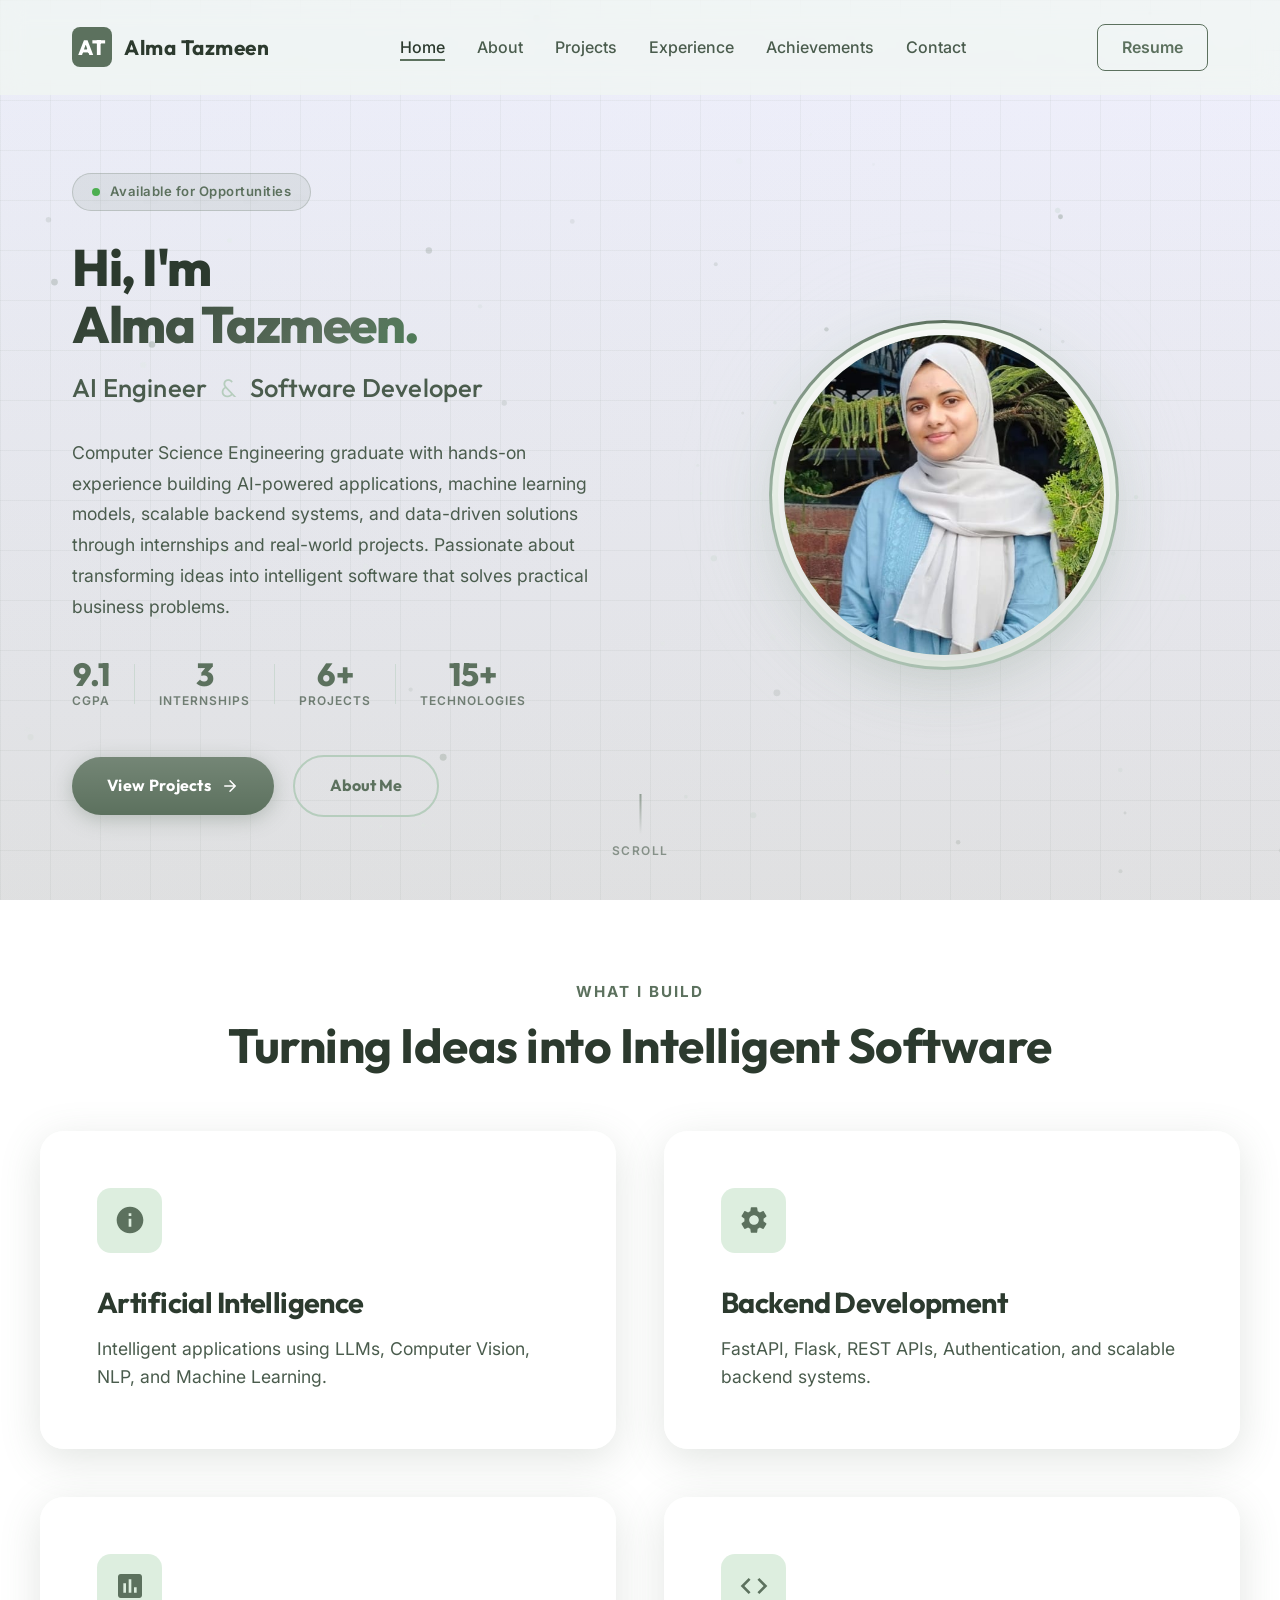
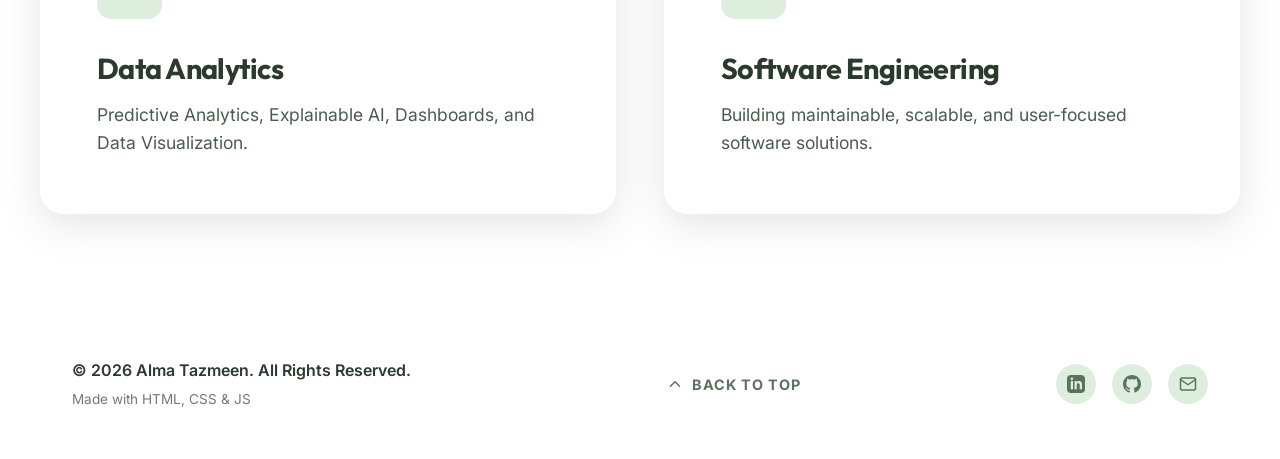
==== commit fd9a09e2: "Improve mobile responsiveness" ====
--- a/index.html
+++ b/index.html
@@ -25,13 +25,19 @@
                 <span>Alma Tazmeen</span>
             </a>
             <ul class="nav-links">
-                <li><a class="active" href="index.html">Home</a></li>
-                <li><a href="about.html">About</a></li>
-                <li><a href="projects.html">Projects</a></li>
-                <li><a href="experience.html">Experience</a></li>
-                <li><a href="achievements.html">Achievements</a></li>
-                <li><a href="contact.html">Contact</a></li>
-            </ul>
+    <li><a class="active" href="index.html">Home</a></li>
+    <li><a href="about.html">About</a></li>
+    <li><a href="projects.html">Projects</a></li>
+    <li><a href="experience.html">Experience</a></li>
+    <li><a href="achievements.html">Achievements</a></li>
+    <li><a href="contact.html">Contact</a></li>
+
+    <li class="mobile-only">
+        <a href="assets/Alma_Resume.pdf" target="_blank">
+            Resume
+        </a>
+    </li>
+</ul>
             <a href="assets/Alma_Resume.pdf" class="resume-btn" target="_blank">Resume</a>
         </nav>
     </header>
--- a/css/styles.css
+++ b/css/styles.css
@@ -83,6 +83,7 @@
   font-weight: 700;
   color: var(--text-heading);
   line-height: 1.2;
+  letter-spacing: -0.02em;
 }
 
 a {
@@ -203,21 +204,21 @@
   border-radius: 8px;
   font-weight: 600;
   font-family: var(--font-heading);
-  transition: var(--transition);
+  transition: all 0.4s cubic-bezier(0.25, 0.8, 0.25, 1);
   cursor: pointer;
   border: 2px solid transparent;
   font-size: 1rem;
 }
 
 .btn-primary {
-  background: var(--accent-dark);
+  background: linear-gradient(135deg, var(--accent-dark), #4a5c4b);
   color: #fff;
+  border: none;
 }
 
 .btn-primary:hover {
-  background: #4a5c4b;
-  transform: translateY(-3px);
-  box-shadow: 0 8px 25px rgba(92, 113, 94, 0.3);
+  transform: translateY(-4px) scale(1.03);
+  box-shadow: 0 12px 30px rgba(92, 113, 94, 0.4);
 }
 
 .btn-secondary {
@@ -228,7 +229,8 @@
 
 .btn-secondary:hover {
   background: var(--bg-secondary);
-  transform: translateY(-3px);
+  transform: translateY(-4px) scale(1.03);
+  box-shadow: 0 8px 20px rgba(92, 113, 94, 0.15);
 }
 
 .btn-outline {
@@ -239,14 +241,14 @@
   color: var(--text-heading);
   font-weight: 600;
   font-size: 0.95rem;
-  transition: var(--transition);
+  transition: all 0.4s cubic-bezier(0.25, 0.8, 0.25, 1);
 }
 
 .btn-outline:hover {
   background: var(--accent-light);
   color: var(--text-heading);
-  transform: translateY(-2px);
-  box-shadow: 0 5px 15px rgba(92, 113, 94, 0.2);
+  transform: translateY(-3px) scale(1.03);
+  box-shadow: 0 8px 20px rgba(92, 113, 94, 0.25);
 }
 
 /* ===========================
@@ -414,8 +416,9 @@
 }
 
 .stat-card:hover {
-  transform: translateY(-8px);
-  box-shadow: var(--shadow-hover);
+  transform: translateY(-10px) scale(1.02);
+  box-shadow: 0 20px 40px rgba(92, 113, 94, 0.25);
+  border-color: var(--accent-light);
 }
 
 .stat-card h3 {
@@ -456,8 +459,9 @@
 }
 
 .service-card:hover {
-  transform: translateY(-8px);
-  box-shadow: var(--shadow-hover);
+  transform: translateY(-10px) scale(1.02);
+  box-shadow: 0 20px 40px rgba(92, 113, 94, 0.25);
+  border-color: var(--accent-light);
 }
 
 .service-icon {
@@ -506,8 +510,9 @@
 }
 
 .project-card:hover {
-  transform: translateY(-8px);
-  box-shadow: var(--shadow-hover);
+  transform: translateY(-10px);
+  box-shadow: 0 20px 40px rgba(92, 113, 94, 0.25);
+  border-color: var(--accent-light);
 }
 
 .project-card.reverse {
@@ -951,6 +956,47 @@
   }
 }
 
+@keyframes float {
+  0%, 100% {
+    transform: translateY(0);
+  }
+  50% {
+    transform: translateY(-12px);
+  }
+}
+
+.service-icon {
+  animation: float 6s ease-in-out infinite;
+}
+
+.hero-image-card {
+  animation: float 8s ease-in-out infinite;
+}
+
+/* ===========================
+   CUSTOM SCROLLBAR
+============================ */
+::-webkit-scrollbar {
+  width: 10px;
+}
+
+::-webkit-scrollbar-track {
+  background: var(--bg-main);
+}
+
+::-webkit-scrollbar-thumb {
+  background: var(--accent-light);
+  border-radius: 10px;
+  border: 2px solid var(--bg-main);
+}
+
+::-webkit-scrollbar-thumb:hover {
+  background: var(--accent-dark);
+}
+.mobile-only {
+    display: none;
+}
+
 /* ===========================
    MEDIA QUERIES
 ============================ */
@@ -989,11 +1035,102 @@
 }
 
 @media (max-width: 768px) {
-
-  .nav-links,
+  /* Mobile Navbar Toggle (CSS Only) */
+  .navbar {
+    display: flex;
+    justify-content: space-between;
+    align-items: center;
+    padding: 1rem 1.5rem;
+    position: relative;
+    cursor: pointer;
+    -webkit-tap-highlight-color: transparent;
+  }
+
+  .logo {
+    z-index: 1002;
+  }
+
   .resume-btn {
     display: none;
   }
+ 
+
+  /* Hamburger Icon (3 lines) */
+  .navbar::before, .navbar::after {
+    content: '';
+    position: absolute;
+    right: 1.5rem;
+    width: 24px;
+    height: 2px;
+    background: var(--text-heading);
+    transition: all 0.3s ease;
+    z-index: 1002;
+    pointer-events: none;
+  }
+
+  .navbar::before {
+    top: calc(50% - 6px);
+    box-shadow: 0 6px 0 var(--text-heading);
+  }
+
+  .navbar::after {
+    top: calc(50% + 6px);
+  }
+
+  /* Dropdown Menu */
+  .nav-links {
+    position: absolute;
+    top: 100%;
+    left: 0;
+    width: 100%;
+    background: rgba(242, 249, 241, 0.98);
+    backdrop-filter: blur(12px);
+    -webkit-backdrop-filter: blur(12px);
+    flex-direction: column;
+    align-items: center;
+    padding: 2rem 0;
+    gap: 1.5rem;
+    box-shadow: 0 10px 30px rgba(92, 113, 94, 0.15);
+    border-top: 1px solid rgba(92, 113, 94, 0.1);
+    
+    /* Hidden by default */
+    opacity: 0;
+    visibility: hidden;
+    transform: translateY(-20px);
+    transition: all 0.4s cubic-bezier(0.25, 0.8, 0.25, 1);
+    z-index: 1000;
+  }
+
+  .nav-links li {
+    width: 100%;
+    text-align: center;
+  }
+
+  .nav-links li a {
+    font-size: 1.1rem;
+    padding: 0.8rem;
+    display: block;
+    width: 100%;
+  }
+
+  /* Show Menu on Tap (Class toggled by JS) */
+  .navbar.menu-open .nav-links {
+    opacity: 1;
+    visibility: visible;
+    transform: translateY(0);
+  }
+
+  /* Transform Hamburger to X when open */
+  .navbar.menu-open::before {
+    top: 50%;
+    transform: rotate(45deg);
+    box-shadow: none; /* Hide middle line */
+  }
+
+  .navbar.menu-open::after {
+    top: 50%;
+    transform: rotate(-45deg);
+  }
 
   .hero-text h1 {
     font-size: 3rem;
@@ -1014,4 +1151,7 @@
   .content-card {
     padding: 2rem;
   }
-}+  .mobile-only{
+    display:block;
+}
+}
--- a/css/hero.css
+++ b/css/hero.css
@@ -537,3 +537,113 @@
         display: none;
     }
 }
+/* ===================================================
+   MOBILE RESPONSIVENESS OVERRIDES
+=================================================== */
+
+@media (max-width: 768px) {
+
+    .hero-v2 {
+        padding-top: 110px;
+        min-height: auto;
+    }
+
+    .hero-v2-inner {
+        grid-template-columns: 1fr;
+        gap: 2rem;
+        padding: 2rem 1.25rem;
+    }
+
+    .hero-v2-text {
+        width: 100%;
+        align-items: center;
+        text-align: center;
+    }
+
+    .hero-v2-title {
+        font-size: 2.6rem;
+        line-height: 1.15;
+    }
+
+    .hero-v2-role {
+        flex-direction: column;
+        gap: .3rem;
+    }
+
+    .hero-v2-desc {
+        width: 100%;
+        max-width: 100%;
+        font-size: 1rem;
+        line-height: 1.8;
+    }
+
+    .hero-v2-stats {
+        display: grid;
+        grid-template-columns: repeat(2,1fr);
+        gap: 1.2rem;
+        width: 100%;
+    }
+
+    .hs-divider{
+        display:none;
+    }
+
+    .hero-v2-buttons{
+        flex-direction:column;
+        width:100%;
+    }
+
+    .btn-apple,
+    .btn-animated-border{
+        width:100%;
+        justify-content:center;
+    }
+
+    .hero-v2-visual{
+        order:-1;
+        width:100%;
+        height:auto;
+    }
+
+}
+/* ===== Small phones (320px–480px) ===== */
+@media (max-width: 480px) {
+
+    .hero-v2 {
+        padding-top: 90px;
+    }
+
+    .hero-v2-visual {
+        height: 240px;
+        margin-bottom: 1rem;
+    }
+
+    .hero-profile-frame {
+        width: 180px;
+        height: 180px;
+    }
+
+    .hero-ring {
+        width: 205px;
+        height: 205px;
+    }
+
+    .hero-glow-blob {
+        width: 210px;
+        height: 210px;
+        filter: blur(24px);
+    }
+
+    .hero-v2-title {
+        font-size: 2.2rem;
+    }
+
+    .hero-v2-desc {
+        font-size: 0.95rem;
+        line-height: 1.7;
+    }
+
+    .hero-v2-stats {
+        grid-template-columns: repeat(2, 1fr);
+    }
+}
